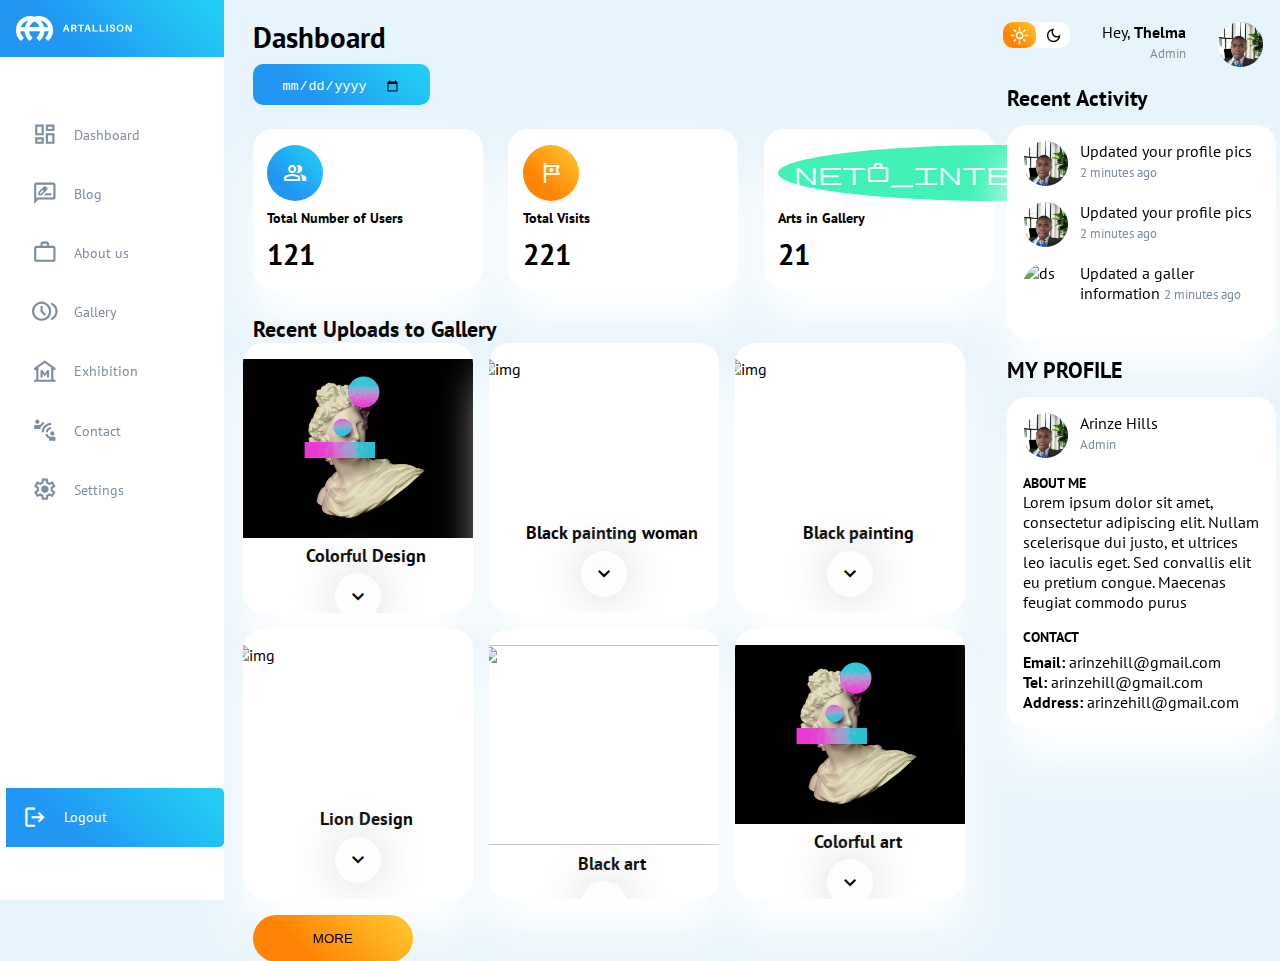
==== index.html @ 531d5b2c "dsds" ====
<!DOCTYPE html>
<html lang="en">
  <head>
    <meta charset="UTF-8" />
    <meta http-equiv="X-UA-Compatible" content="IE=edge" />
    <meta name="viewport" content="width=device-width, initial-scale=1.0" />
    <title>Artallinson</title>
    <link rel="stylesheet" href="./style.css" />
    <link rel="stylesheet" href="./aside.css" />
    <link rel="stylesheet" href="./dashboard.css" />
    <link rel="stylesheet" href="./recentuploads.css" />
    <link rel="stylesheet" href="./right.css" />
    <link
      href="https://fonts.googleapis.com/css2?family=Material+Symbols+Outlined"
      rel="stylesheet"
    />
  </head>
  <body>
    <div class="container">
      <aside>
        <div class="top blue-gradient">
          <div class="logo">
            <img src="./images/artlas_logo.png" alt="logo" height="25" />
          </div>
          <div class="close red-gradient" id="close-btn">
            <span class="material-symbols-outlined"> close </span>
          </div>
        </div>

        <div class="sidebar">
          <a href="#">
            <span class="material-symbols-outlined"> dashboard </span>
            <h3>Dashboard</h3>
          <!-- </a>
          <a href="#">
            <span class="material-symbols-outlined"> hail </span>
            <h3>Customers</h3>
          </a> -->
          <a href="#">
            <span class="material-symbols-outlined"> rate_review </span>
            <h3>Blog</h3>
          </a>
          <a href="#">
            <span class="material-symbols-outlined"> work </span>
            <h3>About us</h3>
          </a>
          <a href="#">
            <span class="material-symbols-outlined"> browse_gallery </span>
            <h3>Gallery</h3>
          </a>
          <a href="#">
            <span class="material-symbols-outlined"> museum </span>
            <h3>Exhibition</h3>
          </a>
          <a href="#">
            <span class="material-symbols-outlined">
              connect_without_contact
            </span>
            <h3>Contact</h3>
          </a>
          <a href="#">
            <span class="material-symbols-outlined">
              settings
            </span>
            <h3>Settings</h3>
          </a>
          <a href="#" class="active">
            <span class="material-symbols-outlined"> logout </span>
            <h3>Logout</h3>
          </a>
          
        </div>
      </aside>
      <main>
        <page-title></page-title>
        <dashboard-component></dashboard-component>
        <!-- END OF RECENT UPLOADS -->
      </main>
      <!-- END OF MAIN -->
      <div class="right">
        <div class="top">
          <button id="menu-btn" class="blue-gradient">
            <span class="material-symbols-outlined active"> sort </span>
          </button>
          <div class="theme-toggler">
            <span class="material-symbols-outlined active"> light_mode </span>
            <span class="material-symbols-outlined"> dark_mode </span>
          </div>
          <profile-component></profile-component>
        </div>
        <!-- END OF TOP -->
        <div class="recent-updates">
          <h2>Recent Activity</h2>
          <div class="updates">
            <div class="update">
              <div class="profile-photo">
                <img src="./images/profile.png" alt="ds" />
              </div>
              <div class="message">
                Updated your profile pics
                <small class="text-muted">2 minutes ago</small>
              </div>
            </div>
            <div class="update">
              <div class="profile-photo">
                <img src="./images/profile.png" alt="ds" />
              </div>
              <div class="message">
                Updated your profile pics
                <small class="text-muted">2 minutes ago</small>
              </div>
            </div>
            <div class="update">
              <div class="profile-photo">
                <img src="./images/lion.jpg" alt="ds" />
              </div>
              <div class="message">
                Updated a galler information
                <small class="text-muted">2 minutes ago</small>
              </div>
            </div>
          </div>
        </div>
        <!-- END OF RECENT UPDATES -->
        <div class="recent-updates">
            <h2>MY PROFILE</h2>
            <div class="updates">
              <div class="update">
                <div class="profile-photo">
                  <img src="./images/profile.png" alt="ds" />
                </div>
                <div class="message">
                 Arinze Hills
                  <br><small class="text-muted">Admin</small>
                </div>
              </div>
            <h3>ABOUT ME</h3>
            <p>Lorem ipsum dolor sit amet, consectetur adipiscing elit. Nullam scelerisque dui justo, et ultrices leo iaculis eget.
                 Sed convallis elit eu pretium congue. Maecenas feugiat commodo purus</p>
            <h3 style="padding: 1rem 0 0.4rem;">CONTACT</h3>
            <p><b>Email:</b> arinzehill@gmail.com</p>
            <p><b>Tel:</b> arinzehill@gmail.com</p>
            <p><b>Address:</b> arinzehill@gmail.com</p>
            
                </div>
          </div>
          <!-- END OF PROFILE DESC -->
      </div>
    </div>
    <script src="./index.js"></script>
    <script src="./components/dashboard.js"></script>
    <script src="./components/pageTitle.js"></script>
    <script src="./components/profile.js"></script>
    <script>
        const anchotTags = Array.from(document.querySelectorAll('a'));
        
        console.log(anchotTags)
    </script>
  </body>
</html>
---- style.css ----
@import url("https://fonts.googleapis.com/css2?family=Anton&family=PT+Sans:ital,wght@0,400;0,700;1,400&family=Rubik:ital,wght@0,500;1,400&display=swap");
:root {
  --blue: #2196f3;
  --light-blue: #21cbf3;
  --light-purple: #6500ff;
  --dark-purple: #3a0667;
  --light-orange: #ffc12a;
  --dark-orange: #ff8304;
  --danger: #ff7782;
  --success: #41f1b6;
  --info-dark: #7d8da1;
  --info-light: #dce1eb;
  --light: rgba(255, 255, 255);
  --box-shadow: 0 2rem 3rem var(--light);
  --color-background: #e8f4fb;
  --blue-gradient: linear-gradient(45deg, #2196f3 30%, #21cbf3 90%);
}
/* DARK THEMES */
.dark-theme-variables {
  --color-background: #181a1e;
  --color-white: #202528;
  --color-dark: #edeffd;
  --color-dark-variant: #a3bdcc;
  --light: rgba(0, 0, 0, 0.4);
  --color-background: #181a1e;
  --box-shadow: 0 2rem 3rem var(--color-light);
}
* {
  margin: 0;
  padding: 0;
  text-decoration: none;
  list-style: none;
  box-sizing: border-box;
  border: 0;
  appearance: none;
}
body {
  width: 100vw;
  height: 100vh;
  font-family: "PT Sans", sans-serif;
  user-select: none;
  overflow-x: hidden;
  background: var(--color-background);
  /* color: var(--light); */
}
.container {
  display: grid;
  height: 100vh;
  /* width: 96%; */
  font-family: "PT Sans", sans-serif;
  gap: 1.8rem;
  margin: 0 auto;
  grid-template-columns: 14rem auto 20rem;
  /* font-family: 'Anton', sans-serif;
font-family: 'PT Sans', sans-serif;
font-family: 'Rubik', sans-serif; */
}
a {
  color: rgb(34, 33, 33);
}
img {
  width: 100%;
  display: block;
}
h1 {
  font-weight: 800;
  font-size: 1.8rem;
}
h2 {
  font-size: 1.4rem;
}
h3 {
  font-size: 0.87rem;
}
h4 {
  font-size: 0.8rem;
}
h5 {
  font-size: 0.75rem;
}
.profile-photo {
  width: 2.8rem;
  height: 2.8rem;
  border-radius: 50%;
  overflow: hidden;
}
.text-muted {
  color: var(--info-dark);
}
.sucess {
  color: var(--success);
}
.danger {
  color: var(--danger);
}
.blue-gradient {
  background: linear-gradient(45deg, #2196f3 30%, #21cbf3 90%);
}
.purple-gradient {
  background: linear-gradient(
    45deg,
    var(--dark-purple) 30%,
    var(--light-purple) 90%
  );
}
.orange-gradient {
  background: linear-gradient(
    45deg,
    var(--dark-orange) 30%,
    var(--light-orange) 90%
  );
}
.red-gradient {
  background: linear-gradient(45deg, var(--dark-orange) 30%, var(--danger) 90%);
}
/* ======MEDIA QUERIES ===== */
@media screen and (max-width: 1200px) {
  .container {
    width: 94%;
    grid-template-columns: 7rem auto 20rem;
  }
  .aside .logo {
    display: none;
  }
}
@media screen and (max-width: 768px) {
  .container {
    width: 100%;
    grid-template-columns: 1fr;
    justify-content: center;
    align-items: center;
    /* background: rgb(255, 255, 255); */
  }
}
---- aside.css ----
aside {
  /* background: var(--info-light); */
  background: white;
  height: 100vh;
  /* position: fixed;
  margin-left: 10rem; */
}
aside .top {
  display: flex;
  align-items: center;
  justify-content: space-between;
  padding: 1rem;
  /* margin-top: 1.4rem; */
}
aside .sidebar {
  /* background: white; */
  display: flex;
  flex-direction: column;
  top: 3rem;
  height: 86vh;
  position: relative;
}
aside h3 {
  font-weight: 500;
}

aside .sidebar a {
  display: flex;
  color: var(--info-dark);
  margin-left: 2rem;
  gap: 1rem;
  align-items: center;
  position: relative;
  height: 3.7rem;
  transition: all 300ms ease;
}
aside .sidebar a span {
  font-size: 1.6rem;
  transition: all 300ms ease;
}
aside .sidebar a:last-child {
  position: absolute;
  bottom: 2rem;
  width: 100%;
}
aside .sidebar a.active {
  color: white;
  border-radius: 5px;
  margin-left: 0;
  background: linear-gradient(45deg, #2196f3 30%, #21cbf3 90%);
}
aside .sidebar a.active:before {
  content: "";
  width: 6px;
  height: 100%;
  /* background-color: var(--dark-purple); */
  background: white;
}
aside .sidebar a.active span {
  /* color: ; */
  margin-left: calc(1rem -3px);
}
aside .sidebar a:hover {
  color: var(--light-blue);
}
aside .sidebar a span:hover {
  margin-left: 1rem;
}

aside .close {
  display: none;
}
/* ======MEDIA QUERIES ===== */
@media screen and (max-width: 1200px) {
  aside h3 {
    display: none;
  }
  aside .sidebar a:last-child {
    position: relative;
    margin-top: 1.8rem;
  }
}
/* FOR SMALL MOBILE AND SMALL TABS */
@media screen and (max-width: 768px) {
  aside {
    position: fixed;
    z-index: 3;
    left: -100%;
    box-shadow: 1rem 3rem 4rem #ccc;
    height: 100vh;
    display: none;
    animation: showMenu 800ms ease-in forwards;
  }
  @keyframes showMenu {
    to {
      left: 0;
    }
  }
  aside h3 {
    display: inline;
  }
  aside .sidebar a:last-child {
    position: relative;
    margin-top: 1.8rem;
  }
  aside .close {
    display: inline-block;
    cursor: pointer;
    margin-left: 1rem;

    padding: 0.4rem;
    border-radius: 1rem;
  }
  aside .close span {
    font-size: 2rem;
  }
}
---- dashboard.css ----
main {
  margin-top: 1.2rem;
}
main .date {
  display: inline-block;
  color: var(--dark-orange);
  margin-top: 0.5rem;
  margin-bottom: 0.5rem;
  background: linear-gradient(45deg, #2196f3 30%, #21cbf3 90%);
  border-radius: 10px;
  padding: 0.6rem 1.8rem;
}
main .date input[type="date"] {
  background: transparent;
  color: white;
}
main .insights {
  display: grid;
  grid-template-columns: repeat(3, 1fr);
  gap: 1.6rem;
}
main .insights > div {
  background: white;
  box-shadow: var(--box-shadow);
  transition: all 300ms ease;
  padding: 1rem;
  margin-top: 1rem;
  padding-left: 0.9rem;
  text-align: left;
  width: 230px;
  border-radius: 20px;
  height: 160px;
  display: flex;
  flex-direction: column;
  justify-content: space-between;
}
main .insights .insight_icon {
  display: flex;
}
main .insights > div:hover {
  box-shadow: none;
}
.insights div span {
  /* background: var(--blue-gradient);
     */
  color: white;
  padding: 1rem;
  border-radius: 50%;
  background: linear-gradient(45deg, #2196f3 30%, #21cbf3 90%);
}
.insights div.total_visits span {
  background: linear-gradient(
    45deg,
    var(--dark-orange) 30%,
    var(--light-orange) 90%
  );
}
.insights div.art_gallery span {
  background: var(--success);
}
/* ======MEDIA QUERIES FOR TABLET ===== */

@media screen and (max-width: 1200px) {
  main .insights {
    grid-template-columns: 1fr;
    gap: 0;
  }
}
@media screen and (max-width: 768px) {
  main {
    margin-top: 5.2rem;
  }
  main .insights > div {
    /* padding-left: 20em; */
    width: 94%;
  }
}
---- recentuploads.css ----
.recent-uploads {
  margin-top: 1.6rem;
}
.recent-section {
  display: flex;
  flex-wrap: wrap;
  justify-content: center;
  align-items: center;
  gap: 1rem;
  margin-left: -2.4rem;
  margin-bottom: 1rem;
  /* grid-template-rows: repeat(3fr); */
}
.recent-card {
  box-shadow: var(--box-shadow);
  background: white;
  max-width: 230px;
  padding: 1rem 0 1rem;
  border-radius: 20px;
  overflow-y: hidden;
  max-height: 270px;
  transition: all 300ms ease;
  display: flex;
  flex-direction: column;
  align-items: center;
}
.recent-card:hover {
  overflow-y: visible;
  overflow-x: hidden;
  max-height: 500px;
  transition: all 1.8s ease;
}

.recent-card img {
  height: 200px;
  width: 250px;
}
.recent-card img:hover {
  scale: 0;
}
.recent-card div {
  background: rgb(253, 253, 253);
  box-shadow: 0 0 50px #ccc;
  border-radius: 50%;
  display: flex;
  padding: 0.7rem;
  justify-content: center;
  align-items: center;
}
.recent-card h2 {
  padding-left: 1rem;
  font-size: 18px;
  padding-bottom: 0.4rem;
  padding-top: 0.4rem;
}
.recent-uploads button {
  padding: 1rem;
  border-radius: 2rem;
  width: 10rem;
}
@media screen and (max-width: 1200px) {
  .recent-uploads {
    position: absolute;
    width: 94%;
    left: 50%;
    transform: translate(-50%);
    /* margin: 2rem 0 0 8.8rem; */
  }
}
@media screen and (max-width: 768px) {
  .recent-uploads {
    position: relative;
    margin: 3rem 0 0 0;
    width: 100%;
  }
}
---- right.css ----
.right {
  margin-top: 1.4rem;
  margin-left: -1rem;
}
.right .top {
  display: flex;
  justify-content: end;
  gap: 2rem;
  right: 5em;
  position: relative;
}

.right .top button {
  display: none;
}
.right .theme-toggler {
  background: white;
  display: flex;
  justify-content: space-between;
  align-items: center;
  height: 1.6rem;
  width: 4.2rem;
  cursor: pointer;
  border-radius: 10px;
}
.right .theme-toggler span {
  font-size: 1.2rem;
  width: 50%;
  height: 100%;
  display: flex;
  align-items: center;
  justify-content: center;
}
.right .theme-toggler span.active {
  background: linear-gradient(
    45deg,
    var(--dark-orange) 30%,
    var(--light-orange) 90%
  );
  color: white;
  border-radius: 10px;
}
.right .top .profile {
  display: flex;
  gap: 2rem;
  text-align: right;
}
.right .recent-updates {
  margin-top: 1rem;
}

.right .recent-updates h2 {
  margin-bottom: 0.8rem;
}
.right .recent-updates .updates {
  background: white;
  padding: 1rem;
  border-radius: 20px;
  box-shadow: var(--box-shadow);
  transition: all 300ms ease;
  width: 80%;
}
.right .recent-updates .updates:hover {
  box-shadow: none;
}
.right .recent-updates .updates .update {
  display: grid;
  grid-template-columns: 2.6rem auto;
  gap: 1rem;
  margin-bottom: 1rem;
}
@media screen and (max-width: 768px) {
  .right {
    width: 100%;
    margin: 0 auto 4rem;
  }
  .right .top {
    position: fixed;
    top: 0;
    left: 0;
    align-items: center;
    padding: 0 0.8rem;
    height: 4.6rem;
    background: white;
    width: 100%;
    margin: 0;
    z-index: 2;
    box-shadow: 0 1rem 1rem rgb(235, 233, 233);
  }
  .right .theme-toggler {
    width: 4.4rem;
    position: absolute;
    left: 66%;
  }
  .right .profile .info {
    display: none;
  }
  .right .top button {
    display: inline-block;
    color: rgb(249, 246, 246);
    position: absolute;
    cursor: pointer;
    left: 1rem;
    padding: 0.7rem;
    border-radius: 1rem;
  }
  .right .top button span {
    font-size: 2rem;
  }
}
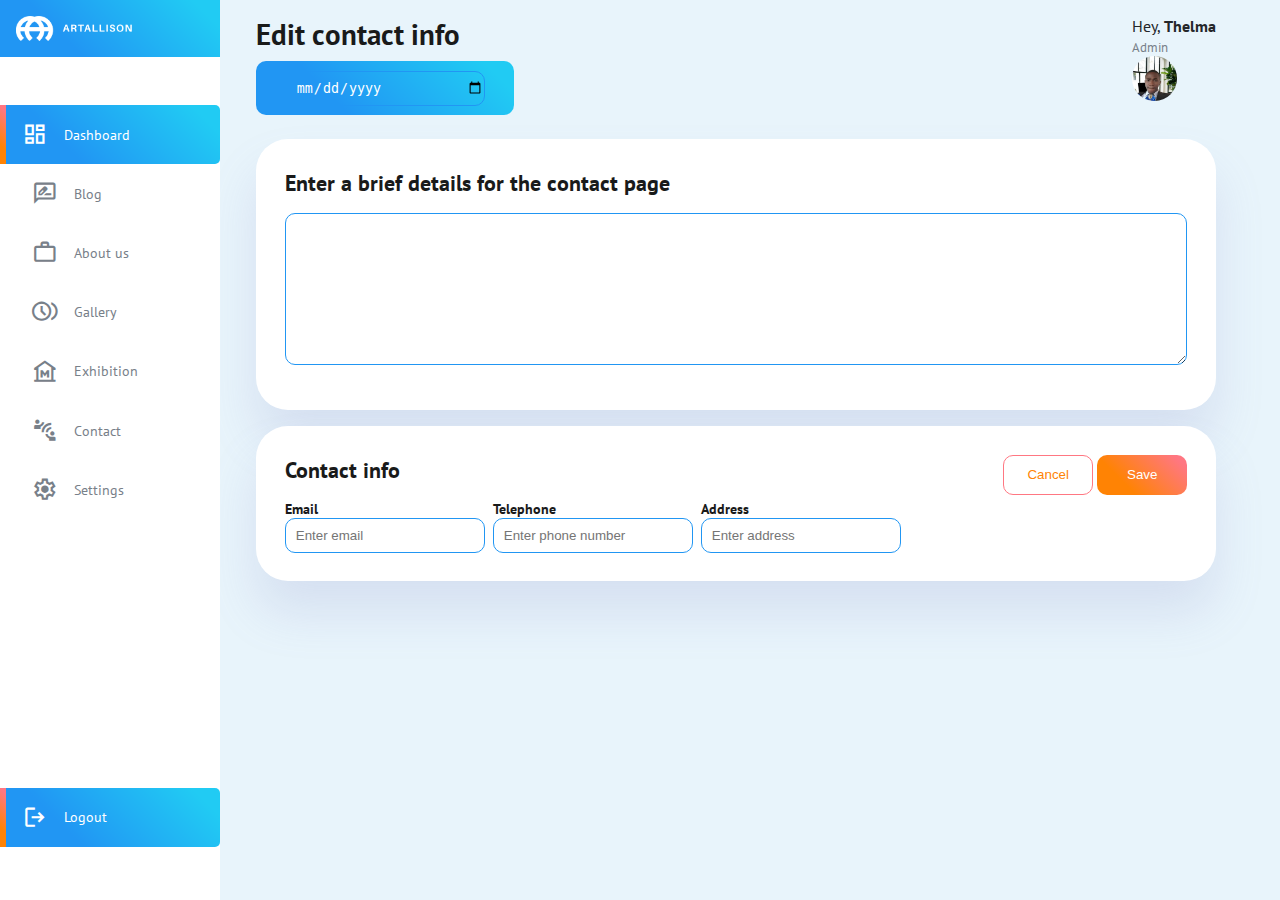
==== commit 895cbe82: "updates" ====
--- a/index.html
+++ b/index.html
@@ -1,4 +1,3 @@
-
 <!DOCTYPE html>
 <html lang="en">
   <head>
@@ -16,6 +15,35 @@
       rel="stylesheet"
     />
   </head>
+  <script>
+    function includeHTML() {
+  var z, i, elmnt, file, xhttp;
+  /*loop through a collection of all HTML elements:*/
+  z = document.getElementsByTagName("*");
+  for (i = 0; i < z.length; i++) {
+    elmnt = z[i];
+    /*search for elements with a certain atrribute:*/
+    file = elmnt.getAttribute("w3-include-html");
+    if (file) {
+      /*make an HTTP request using the attribute value as the file name:*/
+      xhttp = new XMLHttpRequest();
+      xhttp.onreadystatechange = function() {
+        if (this.readyState == 4) {
+          if (this.status == 200) {elmnt.innerHTML = this.responseText;}
+          if (this.status == 404) {elmnt.innerHTML = "Page not found.";}
+          /*remove the attribute, and call this function once more:*/
+          elmnt.removeAttribute("w3-include-html");
+          includeHTML();
+        }
+      }      
+      xhttp.open("GET", file, true);
+      xhttp.send();
+      /*exit the function:*/
+      return;
+    }
+  }
+};
+  </script>
   <body>
     <div class="container">
       <aside>
@@ -29,7 +57,7 @@
         </div>
 
         <div class="sidebar">
-          <a href="#">
+          <a href="#" id="dashboard" class="dashboard active">
             <span class="material-symbols-outlined"> dashboard </span>
             <h3>Dashboard</h3>
           <!-- </a>
@@ -37,125 +65,172 @@
             <span class="material-symbols-outlined"> hail </span>
             <h3>Customers</h3>
           </a> -->
-          <a href="#">
+          <a href="#" id="blog" class="blog ">
             <span class="material-symbols-outlined"> rate_review </span>
             <h3>Blog</h3>
           </a>
-          <a href="#">
+          <a href="#" id="about" class="about ">
             <span class="material-symbols-outlined"> work </span>
             <h3>About us</h3>
           </a>
-          <a href="#">
+          <a href="#" id="gallery" class="gallery ">
             <span class="material-symbols-outlined"> browse_gallery </span>
             <h3>Gallery</h3>
           </a>
-          <a href="#">
+          <a href="#" id="exhibition" class="exhibition ">
             <span class="material-symbols-outlined"> museum </span>
             <h3>Exhibition</h3>
           </a>
-          <a href="#">
+          <a href="#" id="contact" class="contact ">
             <span class="material-symbols-outlined">
               connect_without_contact
             </span>
             <h3>Contact</h3>
           </a>
-          <a href="#">
+          <a href="#" id="settings" class="settings ">
             <span class="material-symbols-outlined">
               settings
             </span>
             <h3>Settings</h3>
           </a>
-          <a href="#" class="active">
+          <a href="#" id="logout"  class="active">
             <span class="material-symbols-outlined"> logout </span>
             <h3>Logout</h3>
           </a>
           
         </div>
       </aside>
-      <main>
-        <page-title></page-title>
-        <dashboard-component></dashboard-component>
-        <!-- END OF RECENT UPLOADS -->
-      </main>
-      <!-- END OF MAIN -->
-      <div class="right">
-        <div class="top">
-          <button id="menu-btn" class="blue-gradient">
-            <span class="material-symbols-outlined active"> sort </span>
-          </button>
-          <div class="theme-toggler">
-            <span class="material-symbols-outlined active"> light_mode </span>
-            <span class="material-symbols-outlined"> dark_mode </span>
-          </div>
-          <profile-component></profile-component>
-        </div>
-        <!-- END OF TOP -->
-        <div class="recent-updates">
-          <h2>Recent Activity</h2>
-          <div class="updates">
-            <div class="update">
-              <div class="profile-photo">
-                <img src="./images/profile.png" alt="ds" />
-              </div>
-              <div class="message">
-                Updated your profile pics
-                <small class="text-muted">2 minutes ago</small>
-              </div>
+      <section class="dashboard">
+        <main>
+          <page-title></page-title>
+          <dashboard-component></dashboard-component>
+          <!-- END OF RECENT UPLOADS -->
+        </main>
+        <!-- END OF MAIN -->
+        <div class="right">
+          <div class="top">
+            <button id="menu-btn" class="blue-gradient">
+              <span class="material-symbols-outlined active"> sort </span>
+            </button>
+            <div class="theme-toggler">
+              <span class="material-symbols-outlined active"> light_mode </span>
+              <span class="material-symbols-outlined"> dark_mode </span>
             </div>
-            <div class="update">
-              <div class="profile-photo">
-                <img src="./images/profile.png" alt="ds" />
-              </div>
-              <div class="message">
-                Updated your profile pics
-                <small class="text-muted">2 minutes ago</small>
-              </div>
-            </div>
-            <div class="update">
-              <div class="profile-photo">
-                <img src="./images/lion.jpg" alt="ds" />
-              </div>
-              <div class="message">
-                Updated a galler information
-                <small class="text-muted">2 minutes ago</small>
-              </div>
-            </div>
-          </div>
-        </div>
-        <!-- END OF RECENT UPDATES -->
-        <div class="recent-updates">
-            <h2>MY PROFILE</h2>
+            <profile-component></profile-component>
+          </div>
+          <!-- END OF TOP -->
+          <div class="recent-updates">
+            <h2>Recent Activity</h2>
             <div class="updates">
               <div class="update">
                 <div class="profile-photo">
                   <img src="./images/profile.png" alt="ds" />
                 </div>
                 <div class="message">
-                 Arinze Hills
-                  <br><small class="text-muted">Admin</small>
+                  Updated your profile pics
+                  <small class="text-muted">2 minutes ago</small>
                 </div>
               </div>
-            <h3>ABOUT ME</h3>
-            <p>Lorem ipsum dolor sit amet, consectetur adipiscing elit. Nullam scelerisque dui justo, et ultrices leo iaculis eget.
-                 Sed convallis elit eu pretium congue. Maecenas feugiat commodo purus</p>
-            <h3 style="padding: 1rem 0 0.4rem;">CONTACT</h3>
-            <p><b>Email:</b> arinzehill@gmail.com</p>
-            <p><b>Tel:</b> arinzehill@gmail.com</p>
-            <p><b>Address:</b> arinzehill@gmail.com</p>
-            
-                </div>
-          </div>
-          <!-- END OF PROFILE DESC -->
-      </div>
+              <div class="update">
+                <div class="profile-photo">
+                  <img src="./images/profile.png" alt="ds" />
+                </div>
+                <div class="message">
+                  Updated your profile pics
+                  <small class="text-muted">2 minutes ago</small>
+                </div>
+              </div>
+              <div class="update">
+                <div class="profile-photo">
+                  <img src="./images/lion.jpg" alt="ds" />
+                </div>
+                <div class="message">
+                  Updated a galler information
+                  <small class="text-muted">2 minutes ago</small>
+                </div>
+              </div>
+            </div>
+          </div>
+          <!-- END OF RECENT UPDATES -->
+          <div class="recent-updates">
+              <h2>MY PROFILE</h2>
+              <div class="updates">
+                <div class="update">
+                  <div class="profile-photo">
+                    <img src="./images/profile.png" alt="ds" />
+                  </div>
+                  <div class="message">
+                   Arinze Hills
+                    <br><small class="text-muted">Admin</small>
+                  </div>
+                </div>
+              <h3>ABOUT ME</h3>
+              <p>Lorem ipsum dolor sit amet, consectetur adipiscing elit. Nullam scelerisque dui justo, et ultrices leo iaculis eget.
+                   Sed convallis elit eu pretium congue. Maecenas feugiat commodo purus</p>
+              <h3 style="padding: 1rem 0 0.4rem;">CONTACT</h3>
+              <p><b>Email:</b> arinzehill@gmail.com</p>
+              <p><b>Tel:</b> arinzehill@gmail.com</p>
+              <p><b>Address:</b> arinzehill@gmail.com</p>
+              
+                  </div>
+            </div>
+            <!-- END OF PROFILE DESC -->
+        </div>
+      </section>
+      <!-- about -->
+      
+      <section class="blog ">
+        <div w3-include-html="./pages/blog.html"></div>  
+        
+      </section>
+      <section class="about">
+        <div w3-include-html="./pages/about/about.html"></div>  
+
+      </section>
+      <section class="gallery ">
+        <div w3-include-html="./pages/gallery.html"></div>  
+        
+      </section>
+      <section class="exhibition">
+        <div w3-include-html="./pages/exhibition.html"></div>  
+
+      </section>
+      <section class="contact show">
+        <div w3-include-html="./pages/contact.html"></div>  
+      </section>
+      <section class="settings ">
+        <div w3-include-html="./pages/settings/settings.html"></div>  
+      </section>
     </div>
     <script src="./index.js"></script>
     <script src="./components/dashboard.js"></script>
+    <!-- <script src="./pages/settings/settings.html"></script> -->
     <script src="./components/pageTitle.js"></script>
     <script src="./components/profile.js"></script>
     <script>
-        const anchotTags = Array.from(document.querySelectorAll('a'));
+      
+        const anchorTagsList = Array.from(document.querySelectorAll('a'));
+        const sections = Array.from(document.querySelectorAll('section'));
         
-        console.log(anchotTags)
+        anchorTagsList.forEach(anchor=>anchor.addEventListener('click',()=>{
+          const anchorId = anchor.getAttribute('id');
+          sections.forEach(section => {
+                section.classList.remove('show');
+                if(section.classList.contains(anchorId)){
+                    section.classList.add('show');
+                }
+            });
+        }))
+        anchorTagsList.forEach(anchor=>anchor.addEventListener('click',()=>{
+          const anchorId = anchor.getAttribute('id');
+          anchorTagsList.forEach(anchor => {
+                anchor.classList.remove('active');
+                if(anchor.classList.contains(anchorId)){
+                    anchor.classList.add('active');
+                }
+            });
+        }))
+        includeHTML();
     </script>
   </body>
 </html>
--- a/style.css
+++ b/style.css
@@ -1,5 +1,6 @@
 @import url("https://fonts.googleapis.com/css2?family=Anton&family=PT+Sans:ital,wght@0,400;0,700;1,400&family=Rubik:ital,wght@0,500;1,400&display=swap");
 :root {
+  --color-white: #fff;
   --blue: #2196f3;
   --light-blue: #21cbf3;
   --light-purple: #6500ff;
@@ -7,10 +8,14 @@
   --light-orange: #ffc12a;
   --dark-orange: #ff8304;
   --danger: #ff7782;
+  --card-padding: 1.8rem;
+  --card-border-radius: 2rem;
+  --color-dark: #191a1a;
+  --color-dark-variant: #242629;
   --success: #41f1b6;
-  --info-dark: #7d8da1;
+  --info-dark: #788089;
   --info-light: #dce1eb;
-  --light: rgba(255, 255, 255);
+  --light: rgba(132, 139, 200, 0.18);
   --box-shadow: 0 2rem 3rem var(--light);
   --color-background: #e8f4fb;
   --blue-gradient: linear-gradient(45deg, #2196f3 30%, #21cbf3 90%);
@@ -20,10 +25,12 @@
   --color-background: #181a1e;
   --color-white: #202528;
   --color-dark: #edeffd;
-  --color-dark-variant: #a3bdcc;
+  --color-dark-variant: #e9f1f5;
   --light: rgba(0, 0, 0, 0.4);
   --color-background: #181a1e;
-  --box-shadow: 0 2rem 3rem var(--color-light);
+  --box-shadow: 0 2rem 3rem var(--light);
+  --info-dark: #f3f5f8;
+  --info-light: #3c3c3c;
 }
 * {
   margin: 0;
@@ -41,7 +48,7 @@
   user-select: none;
   overflow-x: hidden;
   background: var(--color-background);
-  /* color: var(--light); */
+  color: var(--color-dark);
 }
 .container {
   display: grid;
@@ -50,11 +57,23 @@
   font-family: "PT Sans", sans-serif;
   gap: 1.8rem;
   margin: 0 auto;
-  grid-template-columns: 14rem auto 20rem;
+  grid-template-columns: 14rem auto;
+  /* grid-template-columns: 14rem auto 20rem; */
   /* font-family: 'Anton', sans-serif;
 font-family: 'PT Sans', sans-serif;
 font-family: 'Rubik', sans-serif; */
 }
+.container section.show {
+  display: grid;
+  grid-template-columns: auto 20rem;
+  margin-left: 16rem;
+  margin-top: 1rem;
+}
+
+section {
+  display: none;
+}
+
 a {
   color: rgb(34, 33, 33);
 }
@@ -62,6 +81,9 @@
   width: 100%;
   display: block;
 }
+p {
+  color: var(--color-dark-variant);
+}
 h1 {
   font-weight: 800;
   font-size: 1.8rem;
@@ -77,6 +99,38 @@
 }
 h5 {
   font-size: 0.75rem;
+}
+button {
+  background: linear-gradient(45deg, #2196f3 30%, #21cbf3 90%);
+  /* padding: 0.8rem; */
+  border-radius: 10px;
+  min-width: 90px;
+  height: 40px;
+  color: white;
+}
+
+button.outline {
+  background: var(--color-white);
+  color: #2196f3;
+  border: 1.4px solid #2196f3;
+}
+button.outline.red-outline {
+  color: var(--dark-orange);
+  border: 1.4px solid var(--danger);
+}
+input {
+  border: 1.4px solid #2196f3;
+  height: 35px;
+  width: 200px;
+  border-radius: 10px;
+  padding-left: 10px;
+}
+textarea {
+  border: 1.4px solid #2196f3;
+
+  border-radius: 10px;
+  margin: 1rem 0 1rem;
+  padding-left: 10px;
 }
 .profile-photo {
   width: 2.8rem;
@@ -117,7 +171,12 @@
 @media screen and (max-width: 1200px) {
   .container {
     width: 94%;
-    grid-template-columns: 7rem auto 20rem;
+    /* grid-template-columns: 7rem auto 20rem; */
+    grid-template-columns: 7rem auto;
+  }
+  .container section.show {
+    grid-template-columns: 20rem 19rem;
+    margin-left: 10rem;
   }
   .aside .logo {
     display: none;
@@ -131,4 +190,14 @@
     align-items: center;
     /* background: rgb(255, 255, 255); */
   }
-}
+  .container section.show {
+    grid-template-columns: 1fr;
+    /* display: flex; */
+    margin-left: 1rem;
+
+    /* flex-direction: column; */
+  }
+  input {
+    /* width: 300px; */
+  }
+}
--- a/aside.css
+++ b/aside.css
@@ -1,9 +1,11 @@
 aside {
   /* background: var(--info-light); */
-  background: white;
+  background: var(--color-white);
   height: 100vh;
-  /* position: fixed;
-  margin-left: 10rem; */
+  width: 220px;
+  position: fixed;
+  z-index: 10;
+  /* margin-left: 10rem; */
 }
 aside .top {
   display: flex;
@@ -54,7 +56,8 @@
   width: 6px;
   height: 100%;
   /* background-color: var(--dark-purple); */
-  background: white;
+  /* background: var(--light-purple); */
+  background: linear-gradient(45deg, var(--dark-orange) 30%, var(--danger) 90%);
 }
 aside .sidebar a.active span {
   /* color: ; */
@@ -72,6 +75,10 @@
 }
 /* ======MEDIA QUERIES ===== */
 @media screen and (max-width: 1200px) {
+  aside {
+    width: auto;
+    margin-left: -2rem;
+  }
   aside h3 {
     display: none;
   }
@@ -89,6 +96,8 @@
     box-shadow: 1rem 3rem 4rem #ccc;
     height: 100vh;
     display: none;
+    margin-left: 0;
+
     animation: showMenu 800ms ease-in forwards;
   }
   @keyframes showMenu {
--- a/dashboard.css
+++ b/dashboard.css
@@ -1,7 +1,7 @@
 main {
-  margin-top: 1.2rem;
+  /* margin-top: 1.2rem; */
 }
-main .date {
+.date {
   display: inline-block;
   color: var(--dark-orange);
   margin-top: 0.5rem;
@@ -10,7 +10,7 @@
   border-radius: 10px;
   padding: 0.6rem 1.8rem;
 }
-main .date input[type="date"] {
+.date input[type="date"] {
   background: transparent;
   color: white;
 }
@@ -20,8 +20,9 @@
   gap: 1.6rem;
 }
 main .insights > div {
-  background: white;
+  background: var(--color-white);
   box-shadow: var(--box-shadow);
+  /* color: var(--light); */
   transition: all 300ms ease;
   padding: 1rem;
   margin-top: 1rem;
@@ -64,6 +65,11 @@
   main .insights {
     grid-template-columns: 1fr;
     gap: 0;
+    /* margin-left: -10rem; */
+  }
+  main .insights > div {
+    width: 100%;
+    /* display: none; */
   }
 }
 @media screen and (max-width: 768px) {
--- a/recentuploads.css
+++ b/recentuploads.css
@@ -13,7 +13,7 @@
 }
 .recent-card {
   box-shadow: var(--box-shadow);
-  background: white;
+  background: var(--color-white);
   max-width: 230px;
   padding: 1rem 0 1rem;
   border-radius: 20px;
@@ -58,15 +58,19 @@
   border-radius: 2rem;
   width: 10rem;
 }
+/* FOR MID SIZE SCREENs */
 @media screen and (max-width: 1200px) {
   .recent-uploads {
     position: absolute;
     width: 94%;
-    left: 50%;
+    left: 60%;
     transform: translate(-50%);
     /* margin: 2rem 0 0 8.8rem; */
+    margin-top: 3.6rem;
   }
 }
+/* FOR SMALL SIZE SCREENs */
+
 @media screen and (max-width: 768px) {
   .recent-uploads {
     position: relative;
--- a/right.css
+++ b/right.css
@@ -1,6 +1,6 @@
 .right {
   margin-top: 1.4rem;
-  margin-left: -1rem;
+  margin-left: 1rem;
 }
 .right .top {
   display: flex;
@@ -8,13 +8,15 @@
   gap: 2rem;
   right: 5em;
   position: relative;
+  /* background: red; */
 }
 
 .right .top button {
   display: none;
 }
 .right .theme-toggler {
-  background: white;
+  background: var(--color-white);
+
   display: flex;
   justify-content: space-between;
   align-items: center;
@@ -53,7 +55,7 @@
   margin-bottom: 0.8rem;
 }
 .right .recent-updates .updates {
-  background: white;
+  background: var(--color-white);
   padding: 1rem;
   border-radius: 20px;
   box-shadow: var(--box-shadow);
@@ -69,15 +71,28 @@
   gap: 1rem;
   margin-bottom: 1rem;
 }
+/* FOR MID SIZE TABS SCREENS */
+@media screen and (max-width: 1200px) {
+  .right {
+    /* display: none; */
+  }
+  .right .recent-updates .updates {
+    width: 110%;
+  }
+  .right .top {
+    right: 0;
+  }
+}
 @media screen and (max-width: 768px) {
   .right {
     width: 100%;
     margin: 0 auto 4rem;
   }
   .right .top {
-    position: fixed;
+    position: absolute;
     top: 0;
     left: 0;
+    /* right: 15rem; */
     align-items: center;
     padding: 0 0.8rem;
     height: 4.6rem;
@@ -86,6 +101,9 @@
     margin: 0;
     z-index: 2;
     box-shadow: 0 1rem 1rem rgb(235, 233, 233);
+  }
+  .right .recent-updates .updates {
+    width: 95%;
   }
   .right .theme-toggler {
     width: 4.4rem;
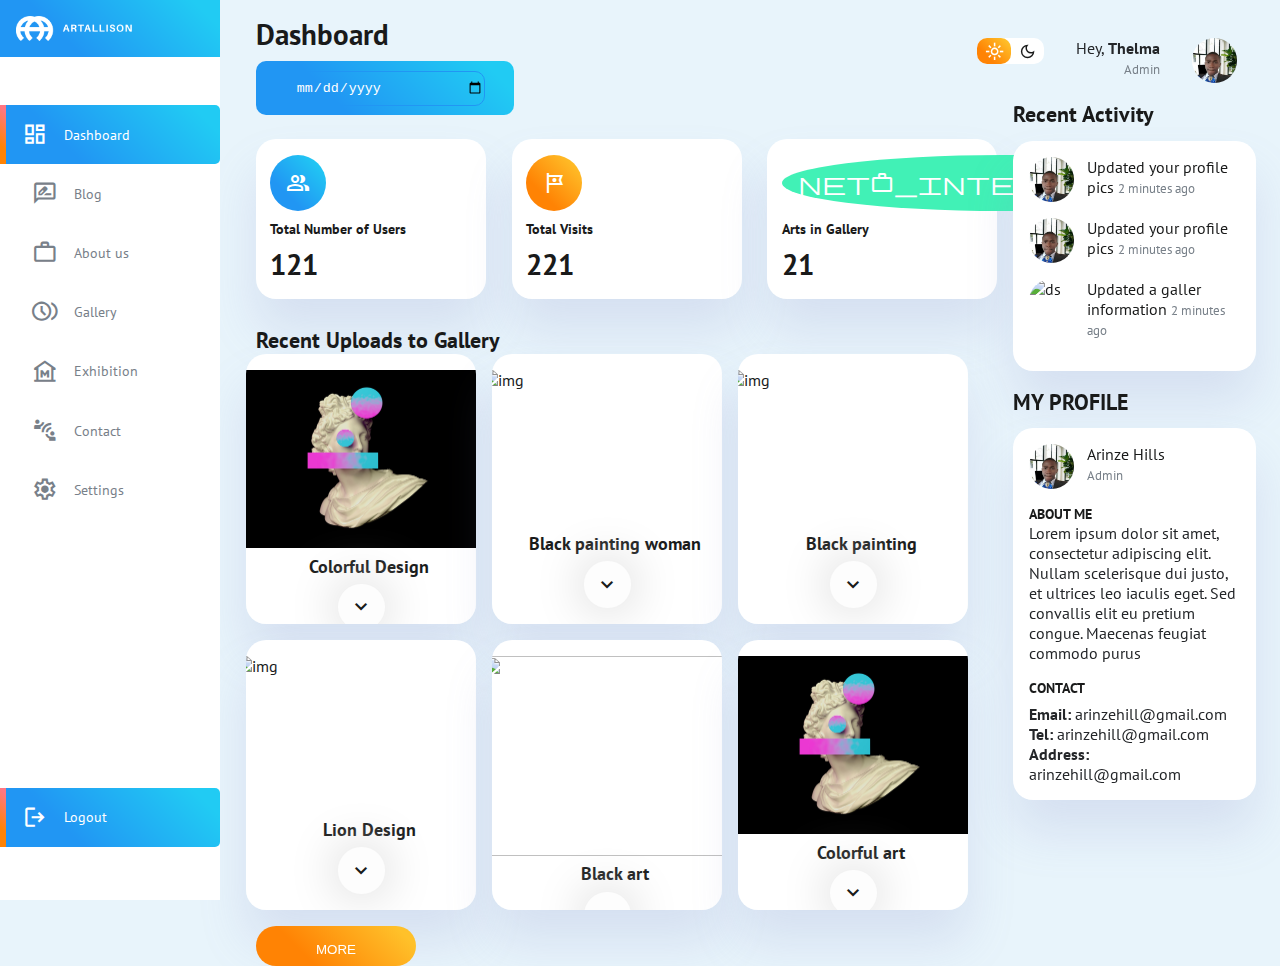
==== commit c2596cc6: "updates" ====
--- a/index.html
+++ b/index.html
@@ -1,3 +1,4 @@
+
 <!DOCTYPE html>
 <html lang="en">
   <head>
@@ -100,7 +101,7 @@
           
         </div>
       </aside>
-      <section class="dashboard">
+      <section class="dashboard show">
         <main>
           <page-title></page-title>
           <dashboard-component></dashboard-component>
@@ -195,7 +196,7 @@
         <div w3-include-html="./pages/exhibition.html"></div>  
 
       </section>
-      <section class="contact show">
+      <section class="contact ">
         <div w3-include-html="./pages/contact.html"></div>  
       </section>
       <section class="settings ">
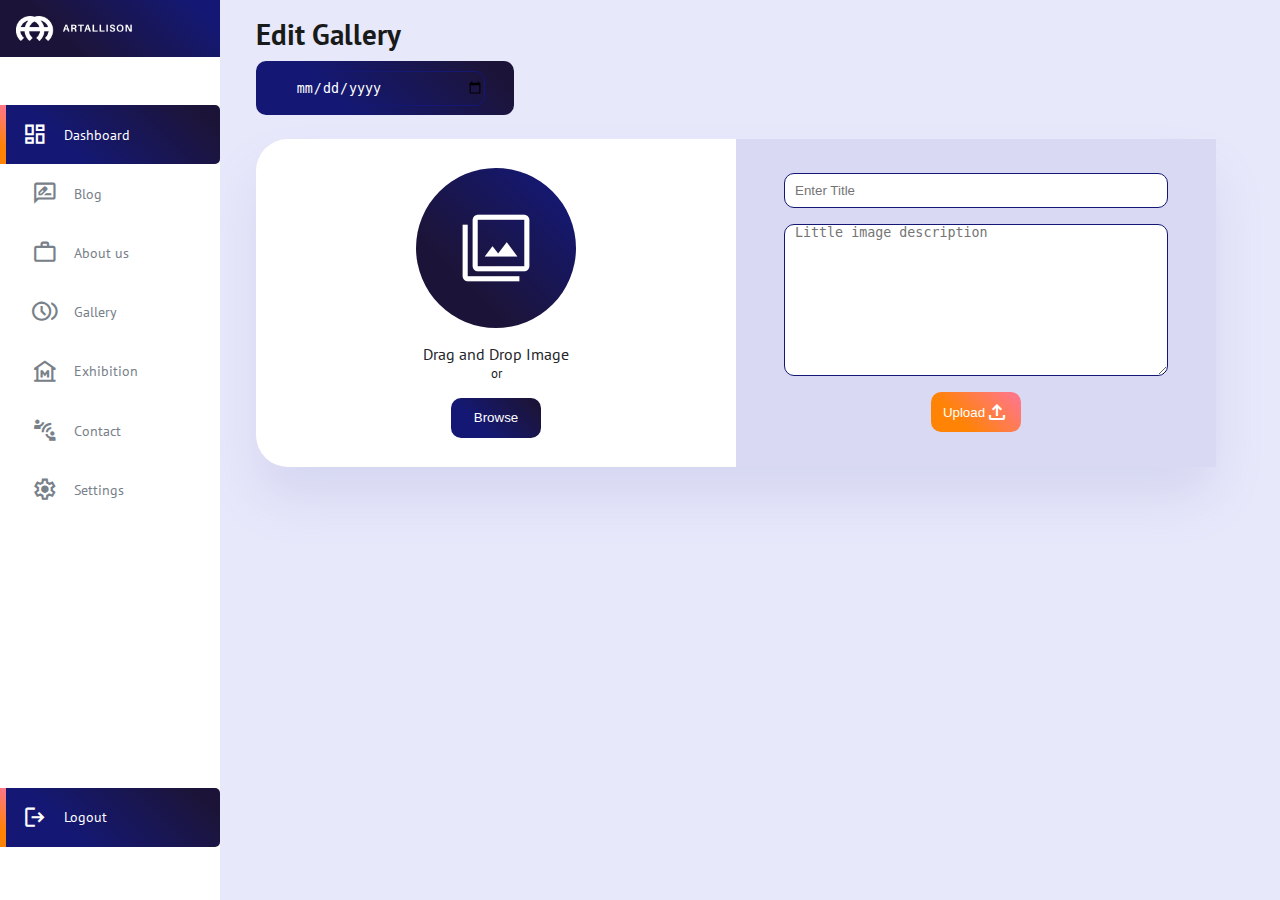
==== commit 669f1b9b: "hello" ====
--- a/index.html
+++ b/index.html
@@ -101,7 +101,7 @@
           
         </div>
       </aside>
-      <section class="dashboard show">
+      <section class="dashboard ">
         <main>
           <page-title></page-title>
           <dashboard-component></dashboard-component>
@@ -184,11 +184,11 @@
         <div w3-include-html="./pages/blog.html"></div>  
         
       </section>
-      <section class="about">
+      <section class="about ">
         <div w3-include-html="./pages/about/about.html"></div>  
-
-      </section>
-      <section class="gallery ">
+        <!-- <?php include 'pages/about/about.php' ?> -->
+      </section>
+      <section class="gallery show">
         <div w3-include-html="./pages/gallery.html"></div>  
         
       </section>
@@ -208,6 +208,10 @@
     <!-- <script src="./pages/settings/settings.html"></script> -->
     <script src="./components/pageTitle.js"></script>
     <script src="./components/profile.js"></script>
+    <!-- from here is the functionalies of various pages javascript files -->
+    <script src="./js/about.js"></script>
+   
+    <script src="./js/contact.js"></script>
     <script>
       
         const anchorTagsList = Array.from(document.querySelectorAll('a'));
@@ -233,5 +237,7 @@
         }))
         includeHTML();
     </script>
+     <!-- <script src="./js/file.js" ></script> -->
+     <script src="./js/upload.js" defer></script>
   </body>
 </html>
--- a/style.css
+++ b/style.css
@@ -1,8 +1,8 @@
 @import url("https://fonts.googleapis.com/css2?family=Anton&family=PT+Sans:ital,wght@0,400;0,700;1,400&family=Rubik:ital,wght@0,500;1,400&display=swap");
 :root {
   --color-white: #fff;
-  --blue: #2196f3;
-  --light-blue: #21cbf3;
+  --blue: #141874;
+  --light-blue: #1c1438;
   --light-purple: #6500ff;
   --dark-purple: #3a0667;
   --light-orange: #ffc12a;
@@ -14,10 +14,10 @@
   --color-dark-variant: #242629;
   --success: #41f1b6;
   --info-dark: #788089;
-  --info-light: #dce1eb;
+  --info-light: #d9d9f4;
   --light: rgba(132, 139, 200, 0.18);
   --box-shadow: 0 2rem 3rem var(--light);
-  --color-background: #e8f4fb;
+  --color-background: #e8e8fb;
   --blue-gradient: linear-gradient(45deg, #2196f3 30%, #21cbf3 90%);
 }
 /* DARK THEMES */
@@ -101,32 +101,38 @@
   font-size: 0.75rem;
 }
 button {
-  background: linear-gradient(45deg, #2196f3 30%, #21cbf3 90%);
+  background: linear-gradient(45deg, var(--blue) 30%, var(--light-blue) 90%);
   /* padding: 0.8rem; */
   border-radius: 10px;
   min-width: 90px;
   height: 40px;
   color: white;
-}
-
-button.outline {
+  cursor: pointer;
+}
+button:hover {
   background: var(--color-white);
   color: #2196f3;
   border: 1.4px solid #2196f3;
 }
+
+button.outline {
+  background: var(--color-white);
+  color: var(--blue);
+  border: 1.4px solid var(--blue);
+}
 button.outline.red-outline {
   color: var(--dark-orange);
   border: 1.4px solid var(--danger);
 }
 input {
-  border: 1.4px solid #2196f3;
+  border: 1.4px solid var(--blue);
   height: 35px;
   width: 200px;
   border-radius: 10px;
   padding-left: 10px;
 }
 textarea {
-  border: 1.4px solid #2196f3;
+  border: 1.4px solid var(--blue);
 
   border-radius: 10px;
   margin: 1rem 0 1rem;
@@ -148,7 +154,7 @@
   color: var(--danger);
 }
 .blue-gradient {
-  background: linear-gradient(45deg, #2196f3 30%, #21cbf3 90%);
+  background: linear-gradient(45deg, var(--light-blue) 30%, var(--blue) 90%);
 }
 .purple-gradient {
   background: linear-gradient(
--- a/aside.css
+++ b/aside.css
@@ -49,7 +49,7 @@
   color: white;
   border-radius: 5px;
   margin-left: 0;
-  background: linear-gradient(45deg, #2196f3 30%, #21cbf3 90%);
+  background: linear-gradient(45deg, var(--blue) 30%, var(--light-blue) 90%);
 }
 aside .sidebar a.active:before {
   content: "";
--- a/dashboard.css
+++ b/dashboard.css
@@ -6,7 +6,7 @@
   color: var(--dark-orange);
   margin-top: 0.5rem;
   margin-bottom: 0.5rem;
-  background: linear-gradient(45deg, #2196f3 30%, #21cbf3 90%);
+  background: linear-gradient(45deg, var(--blue) 30%, var(--light-blue) 90%);
   border-radius: 10px;
   padding: 0.6rem 1.8rem;
 }
@@ -47,7 +47,7 @@
   color: white;
   padding: 1rem;
   border-radius: 50%;
-  background: linear-gradient(45deg, #2196f3 30%, #21cbf3 90%);
+  background: linear-gradient(45deg, var(--blue) 30%, var(--light-blue) 90%);
 }
 .insights div.total_visits span {
   background: linear-gradient(
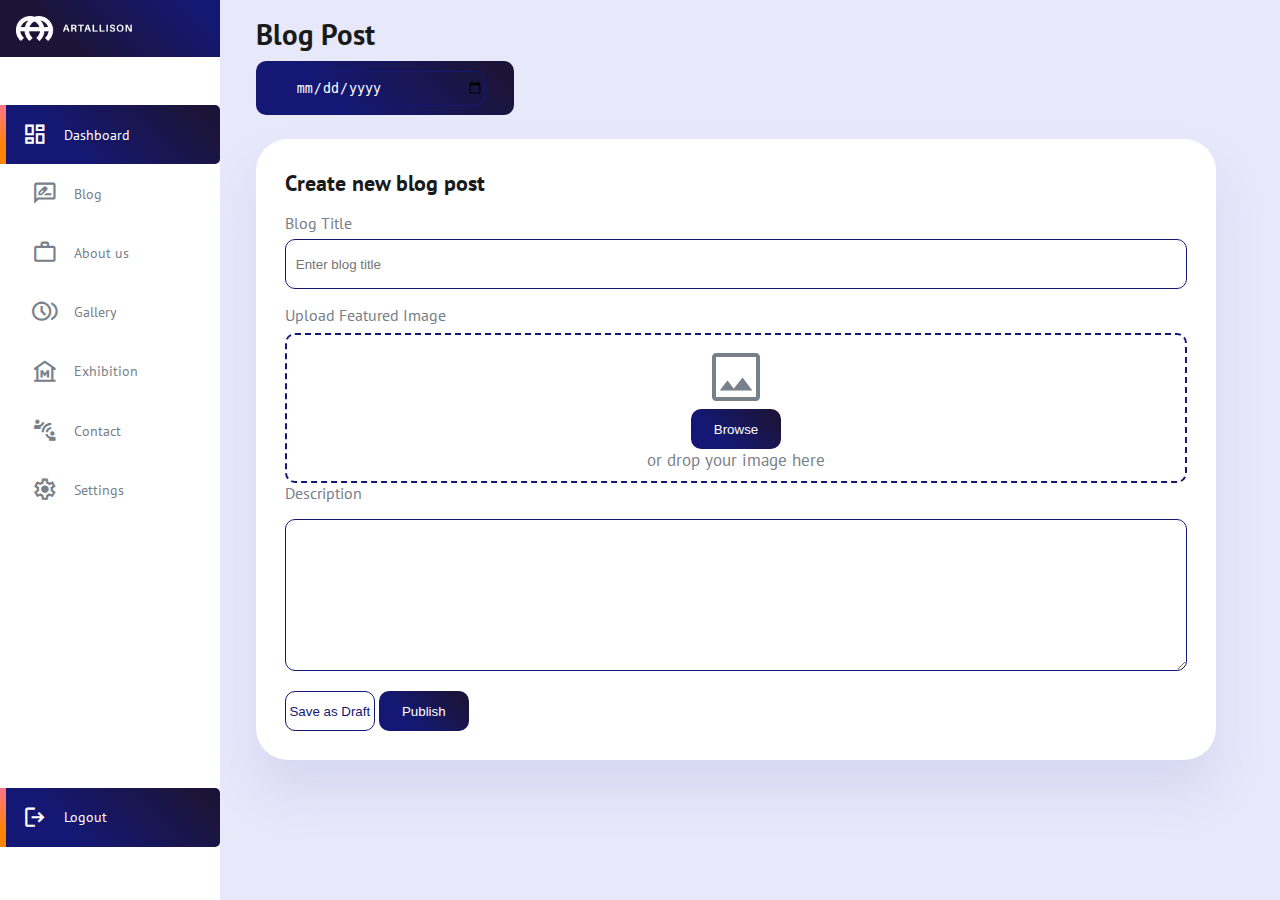
==== commit dc947d8e: "ssas" ====
--- a/index.html
+++ b/index.html
@@ -180,7 +180,7 @@
       </section>
       <!-- about -->
       
-      <section class="blog ">
+      <section class="blog show">
         <div w3-include-html="./pages/blog.html"></div>  
         
       </section>
@@ -188,7 +188,7 @@
         <div w3-include-html="./pages/about/about.html"></div>  
         <!-- <?php include 'pages/about/about.php' ?> -->
       </section>
-      <section class="gallery show">
+      <section class="gallery ">
         <div w3-include-html="./pages/gallery.html"></div>  
         
       </section>
@@ -239,5 +239,6 @@
     </script>
      <!-- <script src="./js/file.js" ></script> -->
      <script src="./js/upload.js" defer></script>
+     <script src="./js/blog.js" defer></script>
   </body>
 </html>
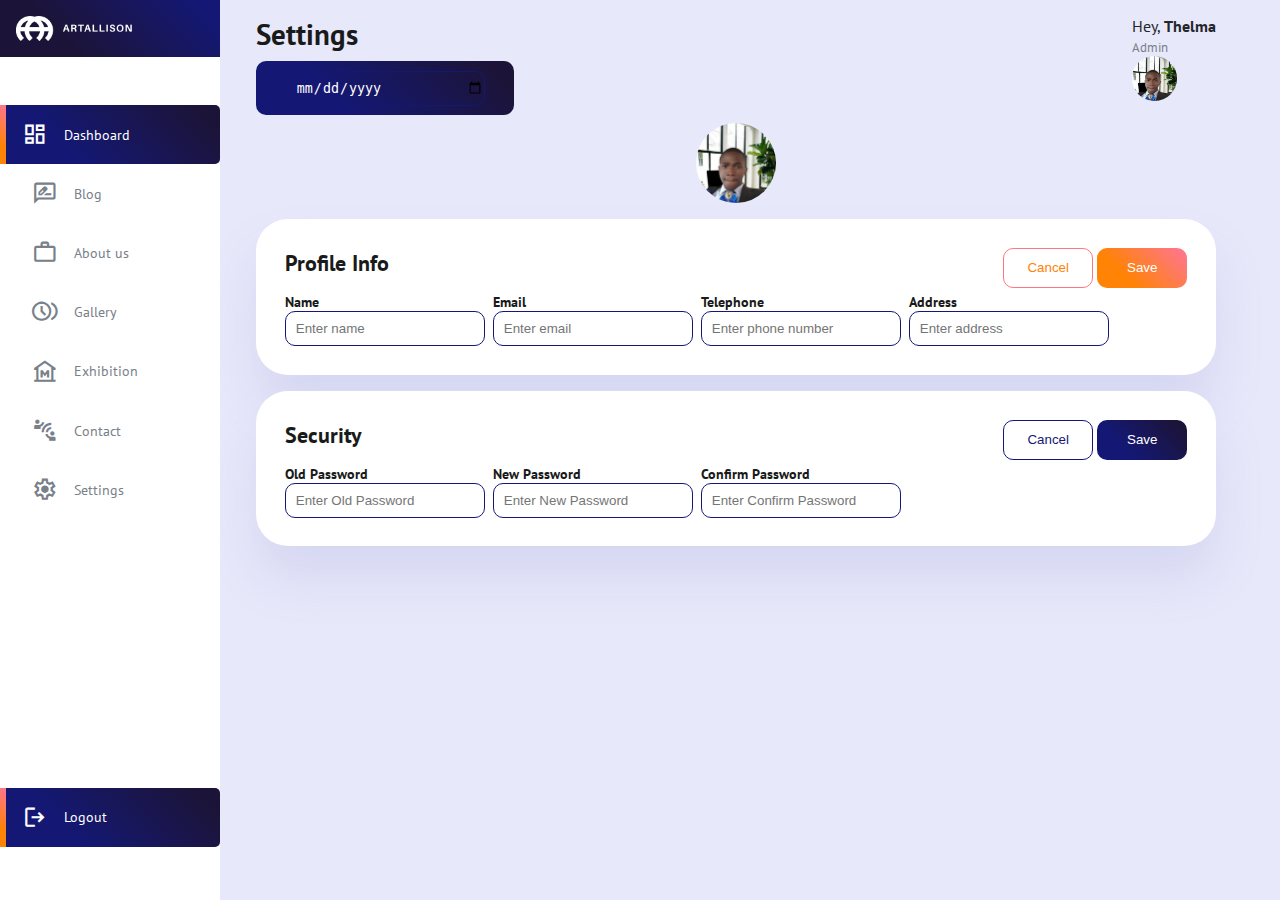
==== commit 6e67ae15: "dads" ====
--- a/index.html
+++ b/index.html
@@ -180,7 +180,7 @@
       </section>
       <!-- about -->
       
-      <section class="blog show">
+      <section class="blog ">
         <div w3-include-html="./pages/blog.html"></div>  
         
       </section>
@@ -199,7 +199,7 @@
       <section class="contact ">
         <div w3-include-html="./pages/contact.html"></div>  
       </section>
-      <section class="settings ">
+      <section class="settings show">
         <div w3-include-html="./pages/settings/settings.html"></div>  
       </section>
     </div>
@@ -240,5 +240,6 @@
      <!-- <script src="./js/file.js" ></script> -->
      <script src="./js/upload.js" defer></script>
      <script src="./js/blog.js" defer></script>
+     <script src="./js/profile_info.js" defer></script>
   </body>
 </html>
